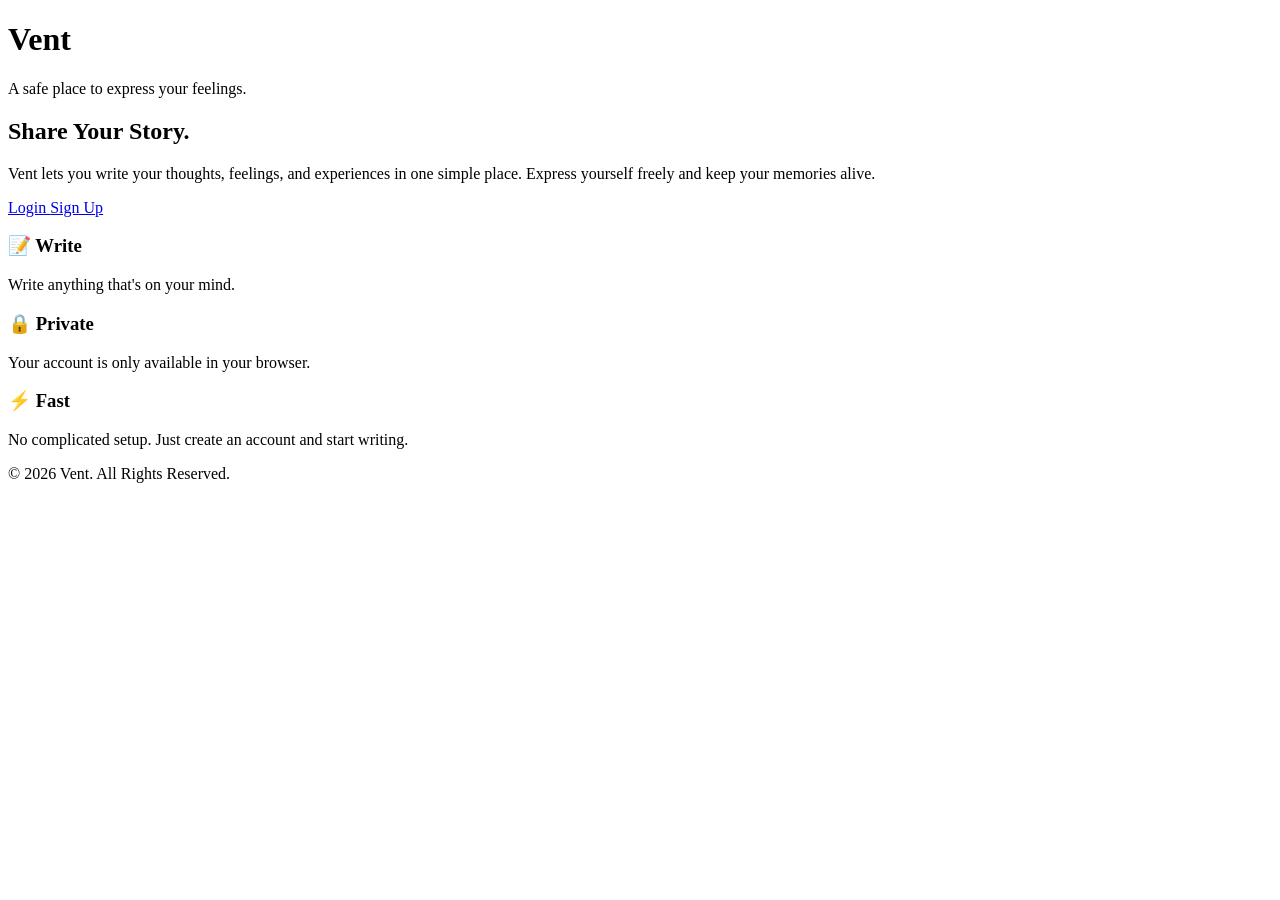
==== index.html @ cb3bc42f "Add initial HTML structure for Vent application" ====
<!DOCTYPE html>
<html lang="en">
<head>
    <meta charset="UTF-8">
    <meta name="viewport" content="width=device-width, initial-scale=1.0">
    <title>Vent - Share Your Feelings</title>

    <link rel="stylesheet" href="style.css">
</head>
<body>

<header>

    <h1>Vent</h1>

    <p>
        A safe place to express your feelings.
    </p>

</header>


<main>

    <section class="hero">

        <h2>
            Share Your Story.
        </h2>

        <p>
            Vent lets you write your thoughts, feelings, and experiences in one simple place.
            Express yourself freely and keep your memories alive.
        </p>

        <div class="buttons">

            <a href="login.html" class="btn">
                Login
            </a>

            <a href="signup.html" class="btn secondary">
                Sign Up
            </a>

        </div>

    </section>


    <section class="features">

        <div class="card">
            <h3>📝 Write</h3>

            <p>
                Write anything that's on your mind.
            </p>
        </div>

        <div class="card">
            <h3>🔒 Private</h3>

            <p>
                Your account is only available in your browser.
            </p>
        </div>

        <div class="card">
            <h3>⚡ Fast</h3>

            <p>
                No complicated setup.
                Just create an account and start writing.
            </p>
        </div>

    </section>

</main>


<footer>

    <p>
        © 2026 Vent. All Rights Reserved.
    </p>

</footer>

<script src="script.js"></script>

</body>
</html>
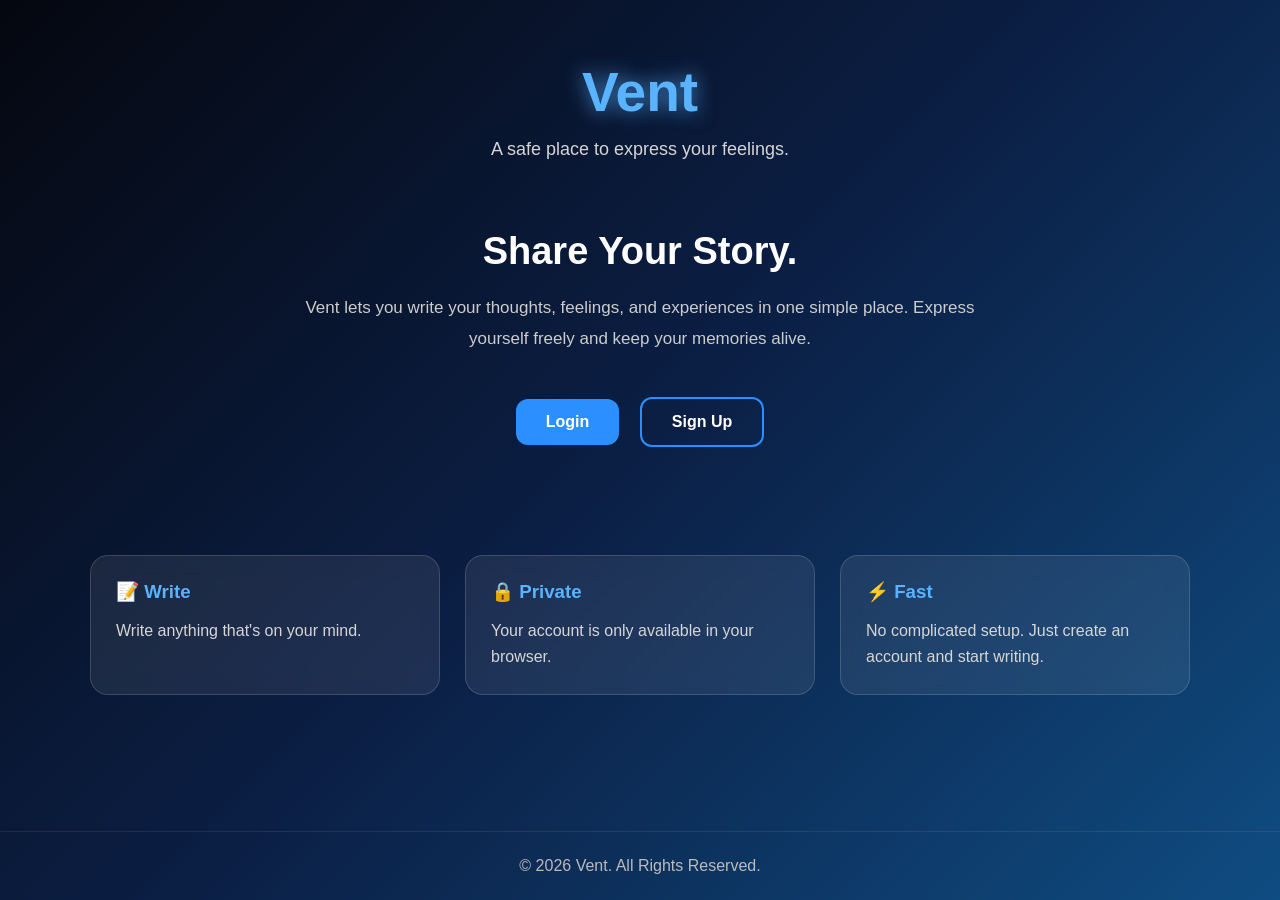
==== commit 27d4d090: "Change script source from script.js to index.js" ====
--- a/index.html
+++ b/index.html
@@ -88,7 +88,7 @@
 
 </footer>
 
-<script src="script.js"></script>
+<script src="index.js"></script>
 
 </body>
 </html>
--- a/style.css
+++ b/style.css
@@ -0,0 +1,186 @@
+*{
+    margin:0;
+    padding:0;
+    box-sizing:border-box;
+    font-family:Arial, Helvetica, sans-serif;
+}
+
+body{
+    min-height:100vh;
+    background:linear-gradient(135deg,#05070f,#0b1f45,#0f4c81);
+    color:#ffffff;
+    display:flex;
+    flex-direction:column;
+}
+
+/* Header */
+
+header{
+    text-align:center;
+    padding:60px 20px 30px;
+}
+
+header h1{
+    font-size:55px;
+    color:#5ab3ff;
+    text-shadow:0 0 20px rgba(90,179,255,.8);
+}
+
+header p{
+    margin-top:15px;
+    color:#d5d5d5;
+    font-size:18px;
+}
+
+/* Main */
+
+main{
+    flex:1;
+    width:90%;
+    max-width:1100px;
+    margin:auto;
+}
+
+/* Hero */
+
+.hero{
+    text-align:center;
+    padding:40px 20px;
+}
+
+.hero h2{
+    font-size:38px;
+    margin-bottom:20px;
+}
+
+.hero p{
+    max-width:700px;
+    margin:auto;
+    color:#cccccc;
+    line-height:1.8;
+    font-size:17px;
+}
+
+/* Buttons */
+
+.buttons{
+    margin-top:35px;
+}
+
+.btn{
+    display:inline-block;
+    text-decoration:none;
+    background:#2b8fff;
+    color:white;
+    padding:14px 30px;
+    border-radius:12px;
+    font-weight:bold;
+    margin:8px;
+    transition:.3s;
+}
+
+.btn:hover{
+    background:#53a8ff;
+    transform:translateY(-3px);
+    box-shadow:0 0 20px rgba(83,168,255,.5);
+}
+
+.secondary{
+    background:transparent;
+    border:2px solid #2b8fff;
+}
+
+.secondary:hover{
+    background:#2b8fff;
+}
+
+/* Features */
+
+.features{
+    display:grid;
+    grid-template-columns:repeat(auto-fit,minmax(250px,1fr));
+    gap:25px;
+    margin-top:60px;
+    margin-bottom:50px;
+}
+
+.card{
+    background:rgba(255,255,255,.08);
+    border:1px solid rgba(255,255,255,.15);
+    backdrop-filter:blur(10px);
+    border-radius:18px;
+    padding:25px;
+    transition:.3s;
+}
+
+.card:hover{
+    transform:translateY(-8px);
+    border-color:#4aa8ff;
+    box-shadow:0 0 25px rgba(74,168,255,.25);
+}
+
+.card h3{
+    margin-bottom:15px;
+    color:#5ab3ff;
+}
+
+.card p{
+    color:#d6d6d6;
+    line-height:1.6;
+}
+
+/* Footer */
+
+footer{
+    text-align:center;
+    padding:25px;
+    color:#bbbbbb;
+    border-top:1px solid rgba(255,255,255,.08);
+}
+
+/* Scrollbar */
+
+::-webkit-scrollbar{
+    width:10px;
+}
+
+::-webkit-scrollbar-track{
+    background:#08111f;
+}
+
+::-webkit-scrollbar-thumb{
+    background:#2b8fff;
+    border-radius:20px;
+}
+
+::-webkit-scrollbar-thumb:hover{
+    background:#53a8ff;
+}
+
+/* Mobile */
+
+@media (max-width:768px){
+
+    header{
+        padding-top:40px;
+    }
+
+    header h1{
+        font-size:42px;
+    }
+
+    .hero h2{
+        font-size:30px;
+    }
+
+    .hero p{
+        font-size:16px;
+    }
+
+    .btn{
+        display:block;
+        width:100%;
+        margin:10px 0;
+    }
+
+}
